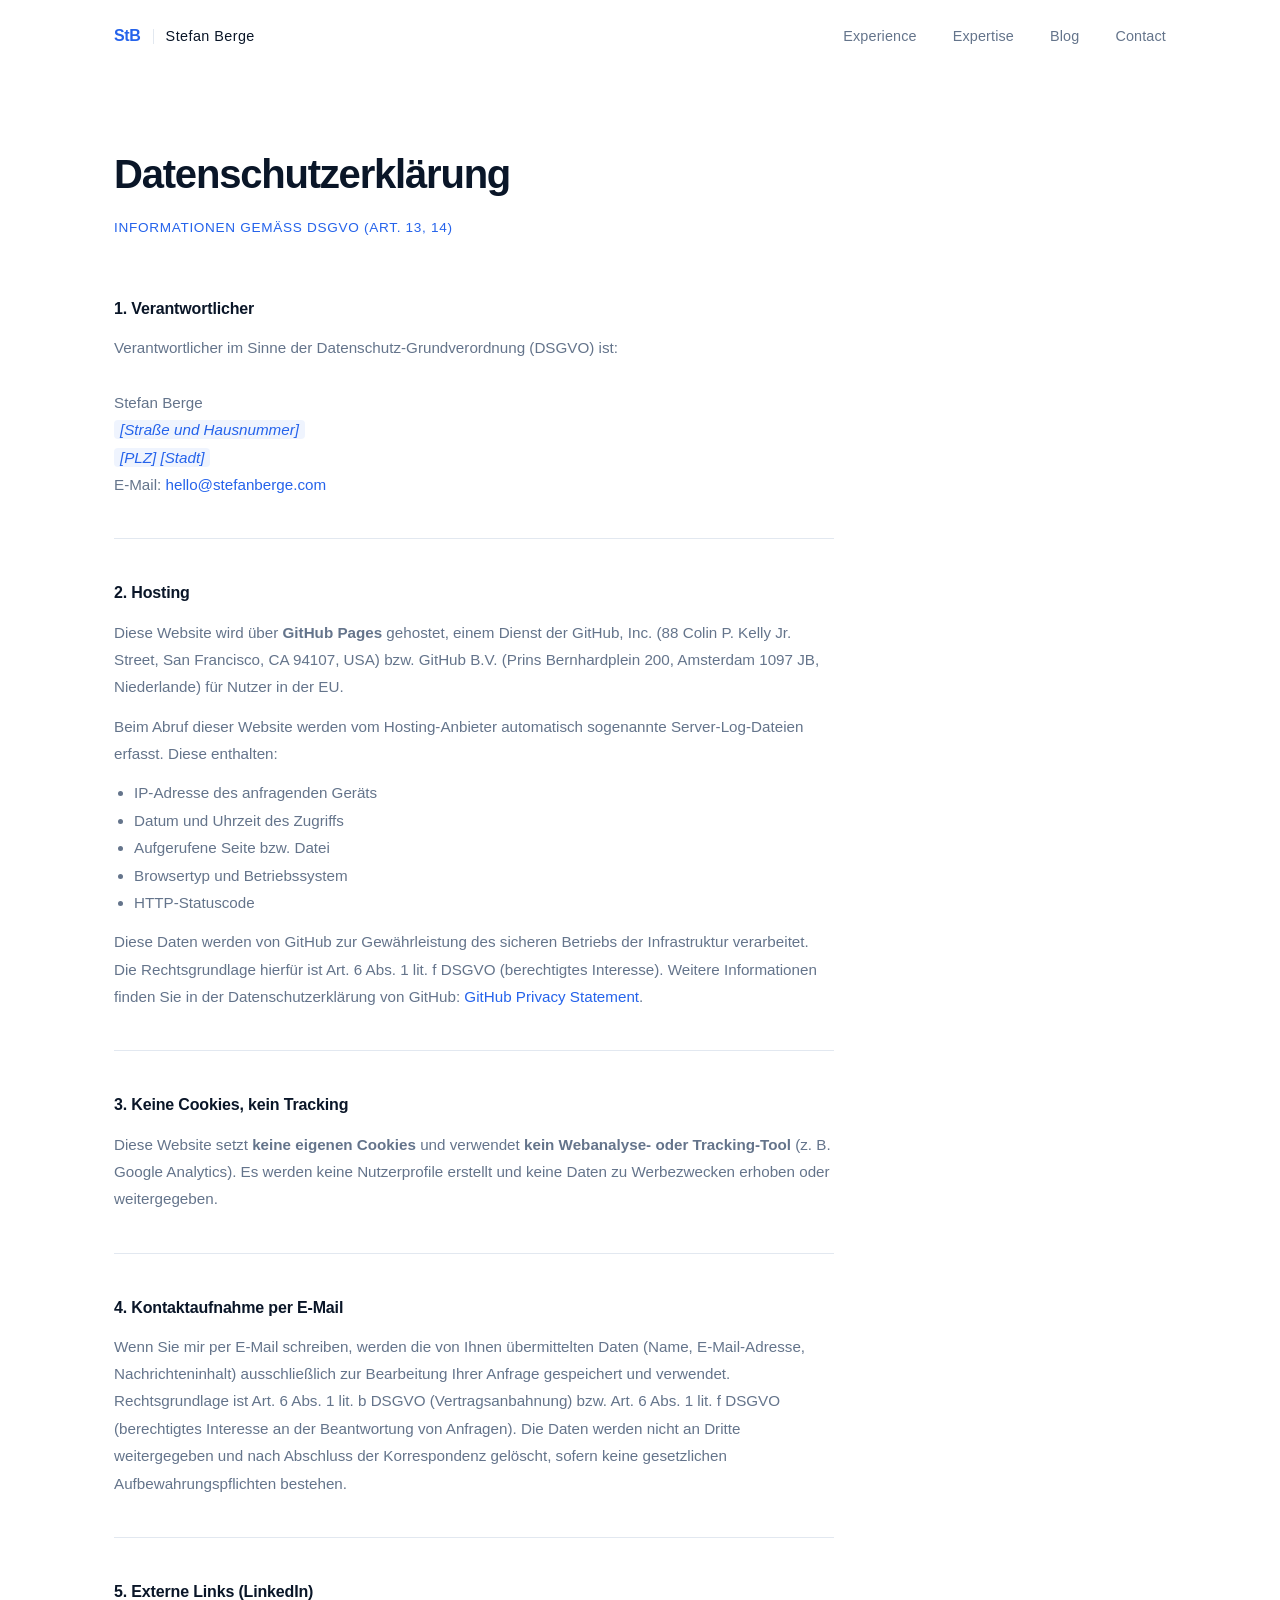
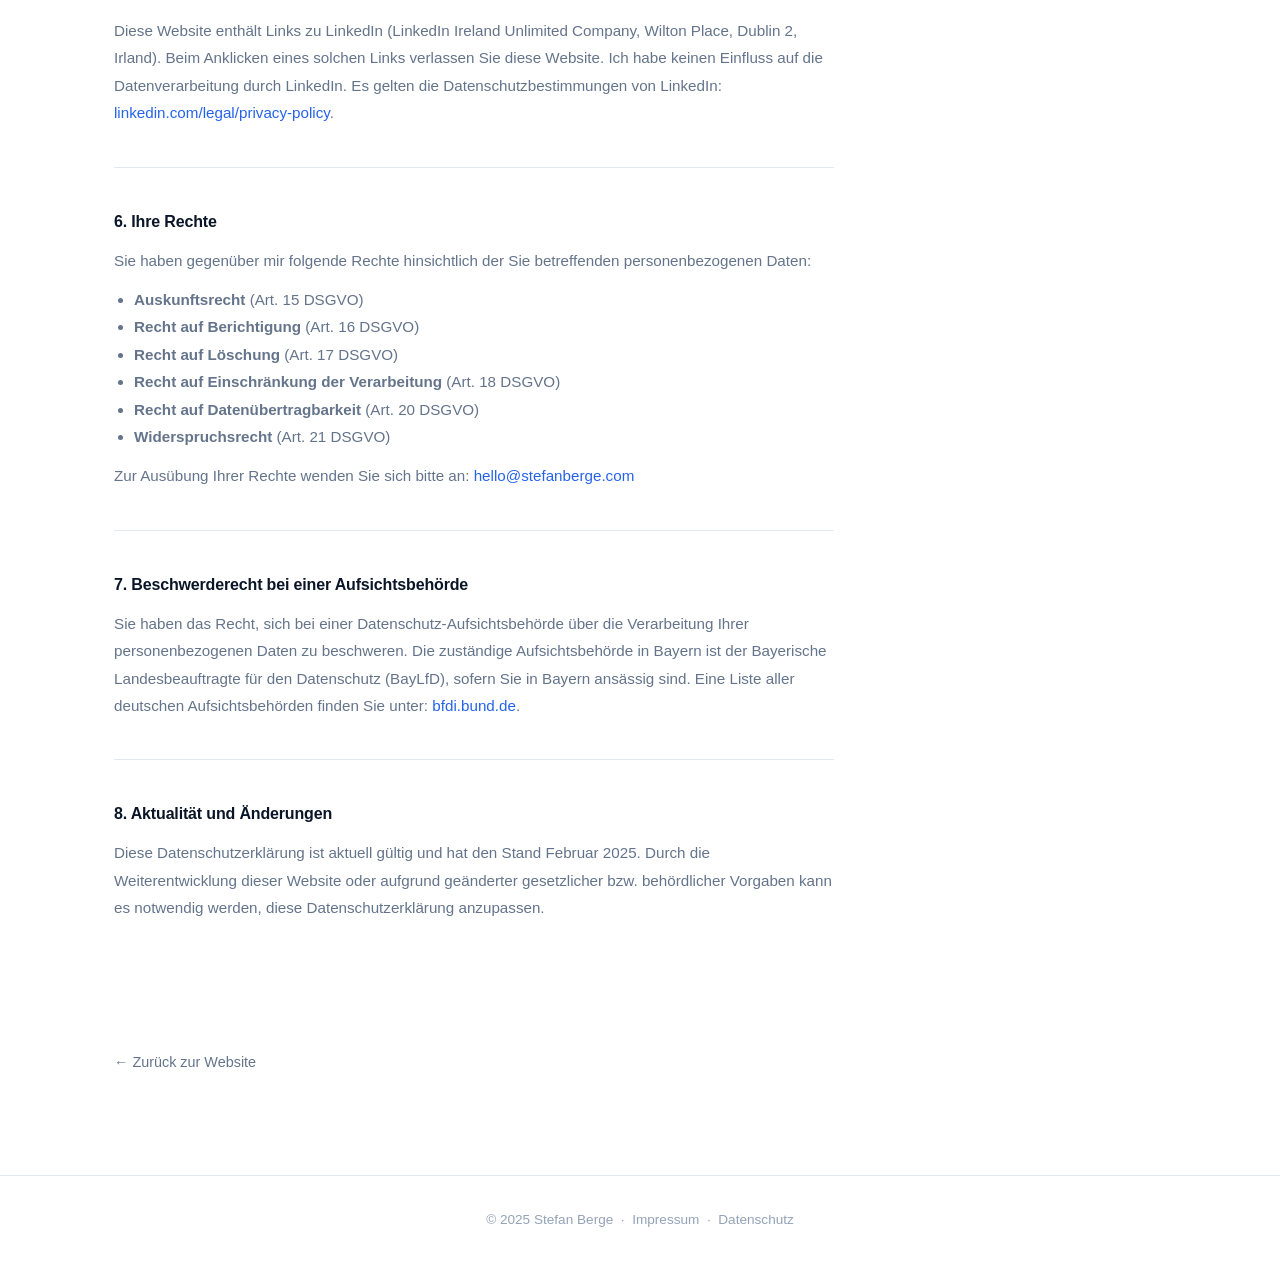
==== datenschutz.html @ 2768bfe2 "Add Impressum and Datenschutzerklärung (§5 TMG / DSGVO) - Add impressum.html with §5 TMG required in" ====
<!DOCTYPE html>
<html lang="de">
<head>
    <meta charset="UTF-8">
    <meta name="viewport" content="width=device-width, initial-scale=1.0">
    <title>Datenschutzerklärung — Stefan Berge</title>
    <meta name="robots" content="noindex">
    <link rel="stylesheet" href="style.css">
</head>
<body>

    <!-- Navigation -->
    <nav class="nav" id="nav">
        <div class="nav-container">
            <a href="index.html" class="nav-logo">
                <span class="nav-logo-initials">StB</span>
                <span class="nav-logo-sep"></span>
                <span class="nav-logo-name">Stefan Berge</span>
            </a>
            <ul class="nav-links">
                <li><a href="index.html#experience">Experience</a></li>
                <li><a href="index.html#expertise">Expertise</a></li>
                <li><a href="index.html#blog">Blog</a></li>
                <li><a href="index.html#contact">Contact</a></li>
            </ul>
            <button class="nav-toggle" aria-label="Toggle navigation">
                <span></span>
                <span></span>
                <span></span>
            </button>
        </div>
    </nav>

    <!-- Legal Content -->
    <main class="legal-page">
        <div class="container">
            <div class="legal-content">

                <h1 class="legal-title">Datenschutzerklärung</h1>
                <p class="legal-subtitle">Informationen gemäß DSGVO (Art. 13, 14)</p>

                <section class="legal-section">
                    <h2>1. Verantwortlicher</h2>
                    <p>
                        Verantwortlicher im Sinne der Datenschutz-Grundverordnung (DSGVO) ist:<br><br>
                        Stefan Berge<br>
                        <span class="legal-placeholder">[Straße und Hausnummer]</span><br>
                        <span class="legal-placeholder">[PLZ] [Stadt]</span><br>
                        E-Mail: <a href="mailto:hello@stefanberge.com">hello@stefanberge.com</a>
                    </p>
                </section>

                <section class="legal-section">
                    <h2>2. Hosting</h2>
                    <p>
                        Diese Website wird über <strong>GitHub Pages</strong> gehostet, einem Dienst der GitHub, Inc. (88 Colin P. Kelly Jr. Street, San Francisco, CA 94107, USA) bzw. GitHub B.V. (Prins Bernhardplein 200, Amsterdam 1097 JB, Niederlande) für Nutzer in der EU.
                    </p>
                    <p>
                        Beim Abruf dieser Website werden vom Hosting-Anbieter automatisch sogenannte Server-Log-Dateien erfasst. Diese enthalten:
                    </p>
                    <ul>
                        <li>IP-Adresse des anfragenden Geräts</li>
                        <li>Datum und Uhrzeit des Zugriffs</li>
                        <li>Aufgerufene Seite bzw. Datei</li>
                        <li>Browsertyp und Betriebssystem</li>
                        <li>HTTP-Statuscode</li>
                    </ul>
                    <p>
                        Diese Daten werden von GitHub zur Gewährleistung des sicheren Betriebs der Infrastruktur verarbeitet. Die Rechtsgrundlage hierfür ist Art. 6 Abs. 1 lit. f DSGVO (berechtigtes Interesse). Weitere Informationen finden Sie in der Datenschutzerklärung von GitHub: <a href="https://docs.github.com/en/site-policy/privacy-policies/github-general-privacy-statement" target="_blank" rel="noopener noreferrer">GitHub Privacy Statement</a>.
                    </p>
                </section>

                <section class="legal-section">
                    <h2>3. Keine Cookies, kein Tracking</h2>
                    <p>
                        Diese Website setzt <strong>keine eigenen Cookies</strong> und verwendet <strong>kein Webanalyse- oder Tracking-Tool</strong> (z. B. Google Analytics). Es werden keine Nutzerprofile erstellt und keine Daten zu Werbezwecken erhoben oder weitergegeben.
                    </p>
                </section>

                <section class="legal-section">
                    <h2>4. Kontaktaufnahme per E-Mail</h2>
                    <p>
                        Wenn Sie mir per E-Mail schreiben, werden die von Ihnen übermittelten Daten (Name, E-Mail-Adresse, Nachrichteninhalt) ausschließlich zur Bearbeitung Ihrer Anfrage gespeichert und verwendet. Rechtsgrundlage ist Art. 6 Abs. 1 lit. b DSGVO (Vertragsanbahnung) bzw. Art. 6 Abs. 1 lit. f DSGVO (berechtigtes Interesse an der Beantwortung von Anfragen). Die Daten werden nicht an Dritte weitergegeben und nach Abschluss der Korrespondenz gelöscht, sofern keine gesetzlichen Aufbewahrungspflichten bestehen.
                    </p>
                </section>

                <section class="legal-section">
                    <h2>5. Externe Links (LinkedIn)</h2>
                    <p>
                        Diese Website enthält Links zu LinkedIn (LinkedIn Ireland Unlimited Company, Wilton Place, Dublin 2, Irland). Beim Anklicken eines solchen Links verlassen Sie diese Website. Ich habe keinen Einfluss auf die Datenverarbeitung durch LinkedIn. Es gelten die Datenschutzbestimmungen von LinkedIn: <a href="https://www.linkedin.com/legal/privacy-policy" target="_blank" rel="noopener noreferrer">linkedin.com/legal/privacy-policy</a>.
                    </p>
                </section>

                <section class="legal-section">
                    <h2>6. Ihre Rechte</h2>
                    <p>Sie haben gegenüber mir folgende Rechte hinsichtlich der Sie betreffenden personenbezogenen Daten:</p>
                    <ul>
                        <li><strong>Auskunftsrecht</strong> (Art. 15 DSGVO)</li>
                        <li><strong>Recht auf Berichtigung</strong> (Art. 16 DSGVO)</li>
                        <li><strong>Recht auf Löschung</strong> (Art. 17 DSGVO)</li>
                        <li><strong>Recht auf Einschränkung der Verarbeitung</strong> (Art. 18 DSGVO)</li>
                        <li><strong>Recht auf Datenübertragbarkeit</strong> (Art. 20 DSGVO)</li>
                        <li><strong>Widerspruchsrecht</strong> (Art. 21 DSGVO)</li>
                    </ul>
                    <p>
                        Zur Ausübung Ihrer Rechte wenden Sie sich bitte an: <a href="mailto:hello@stefanberge.com">hello@stefanberge.com</a>
                    </p>
                </section>

                <section class="legal-section">
                    <h2>7. Beschwerderecht bei einer Aufsichtsbehörde</h2>
                    <p>
                        Sie haben das Recht, sich bei einer Datenschutz-Aufsichtsbehörde über die Verarbeitung Ihrer personenbezogenen Daten zu beschweren. Die zuständige Aufsichtsbehörde in Bayern ist der Bayerische Landesbeauftragte für den Datenschutz (BayLfD), sofern Sie in Bayern ansässig sind. Eine Liste aller deutschen Aufsichtsbehörden finden Sie unter: <a href="https://www.bfdi.bund.de/DE/Service/Anschriften/Laender/Laender-node.html" target="_blank" rel="noopener noreferrer">bfdi.bund.de</a>.
                    </p>
                </section>

                <section class="legal-section">
                    <h2>8. Aktualität und Änderungen</h2>
                    <p>
                        Diese Datenschutzerklärung ist aktuell gültig und hat den Stand Februar 2025. Durch die Weiterentwicklung dieser Website oder aufgrund geänderter gesetzlicher bzw. behördlicher Vorgaben kann es notwendig werden, diese Datenschutzerklärung anzupassen.
                    </p>
                </section>

                <a href="index.html" class="legal-back">← Zurück zur Website</a>

            </div>
        </div>
    </main>

    <!-- Footer -->
    <footer class="footer">
        <div class="container">
            <p>&copy; 2025 Stefan Berge &nbsp;·&nbsp; <a href="impressum.html">Impressum</a> &nbsp;·&nbsp; <a href="datenschutz.html">Datenschutz</a></p>
        </div>
    </footer>

    <script src="script.js"></script>
</body>
</html>
---- style.css ----
/* ============================================
   Stefan Berge — Personal Website
   Clean & Minimal | Navy/Blue Palette
   ============================================ */

/* --- Variables --- */
:root {
    --navy: #0a1628;
    --navy-light: #132240;
    --blue: #2563eb;
    --blue-light: #3b82f6;
    --blue-muted: #1e40af;
    --slate: #64748b;
    --slate-light: #94a3b8;
    --gray-50: #f8fafc;
    --gray-100: #f1f5f9;
    --gray-200: #e2e8f0;
    --white: #ffffff;
    --font-sans: 'Inter', -apple-system, BlinkMacSystemFont, 'Segoe UI', Roboto, sans-serif;
    --font-mono: 'JetBrains Mono', 'Fira Code', monospace;
    --max-width: 1100px;
    --transition: 0.3s ease;
}

/* --- Reset & Base --- */
*,
*::before,
*::after {
    margin: 0;
    padding: 0;
    box-sizing: border-box;
}

html {
    scroll-behavior: smooth;
    scroll-padding-top: 80px;
}

body {
    font-family: var(--font-sans);
    color: var(--navy);
    background: var(--white);
    line-height: 1.7;
    font-size: 16px;
    -webkit-font-smoothing: antialiased;
}

a {
    color: inherit;
    text-decoration: none;
}

img {
    max-width: 100%;
    display: block;
}

/* --- Container --- */
.container {
    max-width: var(--max-width);
    margin: 0 auto;
    padding: 0 24px;
}

/* --- Navigation --- */
.nav {
    position: fixed;
    top: 0;
    left: 0;
    right: 0;
    z-index: 1000;
    background: rgba(255, 255, 255, 0.95);
    backdrop-filter: blur(10px);
    border-bottom: 1px solid transparent;
    transition: border-color var(--transition);
}

.nav.scrolled {
    border-bottom-color: var(--gray-200);
}

.nav-container {
    max-width: var(--max-width);
    margin: 0 auto;
    padding: 0 24px;
    display: flex;
    align-items: center;
    justify-content: space-between;
    height: 72px;
}

.nav-logo {
    display: inline-flex;
    align-items: center;
    gap: 12px;
    text-decoration: none;
}

.nav-logo-initials {
    font-size: 1rem;
    font-weight: 800;
    color: var(--blue);
    letter-spacing: -0.02em;
    line-height: 1;
}

.nav-logo-sep {
    display: block;
    width: 1px;
    height: 15px;
    background: var(--gray-200);
    flex-shrink: 0;
}

.nav-logo-name {
    font-size: 0.9rem;
    font-weight: 400;
    color: var(--navy);
    letter-spacing: 0.03em;
    line-height: 1;
}

.nav-links {
    display: flex;
    list-style: none;
    gap: 36px;
}

.nav-links a {
    font-size: 0.9rem;
    font-weight: 500;
    color: var(--slate);
    transition: color var(--transition);
    letter-spacing: 0.01em;
}

.nav-links a:hover {
    color: var(--navy);
}

.nav-toggle {
    display: none;
    flex-direction: column;
    gap: 5px;
    background: none;
    border: none;
    cursor: pointer;
    padding: 4px;
}

.nav-toggle span {
    display: block;
    width: 24px;
    height: 2px;
    background: var(--navy);
    transition: all var(--transition);
}

/* --- Hero --- */
.hero {
    min-height: 100vh;
    display: flex;
    align-items: center;
    padding: 140px 0 100px;
    background: linear-gradient(160deg, var(--white) 0%, var(--gray-50) 100%);
}

.hero-inner {
    display: grid;
    grid-template-columns: 1fr 340px;
    gap: 80px;
    align-items: center;
}

.hero-photo {
    flex-shrink: 0;
}

.hero-portrait {
    width: 100%;
    display: block;
    border-radius: 6px;
    filter: grayscale(8%);
}

.hero-label {
    font-size: 0.8rem;
    font-weight: 600;
    color: var(--blue);
    letter-spacing: 0.1em;
    text-transform: uppercase;
    margin-bottom: 20px;
}

.hero-name {
    font-size: clamp(2.75rem, 6vw, 5rem);
    font-weight: 800;
    color: var(--navy);
    line-height: 1.05;
    letter-spacing: -0.03em;
    margin-bottom: 28px;
}

.hero-tagline {
    font-size: clamp(1.15rem, 2.5vw, 1.5rem);
    font-weight: 500;
    color: var(--slate);
    max-width: 600px;
    line-height: 1.5;
    margin-bottom: 28px;
}

.hero-summary {
    font-size: 1rem;
    color: var(--slate-light);
    max-width: 600px;
    line-height: 1.85;
    margin-bottom: 16px;
}

.hero-summary:last-child {
    margin-bottom: 0;
}

/* --- Sections --- */
.section {
    padding: 100px 0;
}

.section-alt {
    background: var(--gray-50);
}

.section-title {
    font-size: 2rem;
    font-weight: 700;
    color: var(--navy);
    margin-bottom: 12px;
    letter-spacing: -0.02em;
}

.section-intro {
    font-size: 1.1rem;
    color: var(--slate);
    max-width: 560px;
    margin-bottom: 56px;
    line-height: 1.7;
}

/* --- Timeline --- */
.timeline {
    position: relative;
    padding-left: 32px;
}

.timeline::before {
    content: '';
    position: absolute;
    left: 7px;
    top: 8px;
    bottom: 8px;
    width: 2px;
    background: var(--gray-200);
}

.timeline-item {
    position: relative;
    margin-bottom: 48px;
}

.timeline-item:last-child {
    margin-bottom: 0;
}

.timeline-marker {
    position: absolute;
    left: -32px;
    top: 8px;
    width: 16px;
    height: 16px;
    border-radius: 50%;
    background: var(--white);
    border: 2px solid var(--blue);
}

.timeline-item:first-child .timeline-marker {
    background: var(--blue);
}

.timeline-date {
    display: inline-block;
    font-size: 0.85rem;
    font-weight: 600;
    color: var(--blue);
    margin-bottom: 8px;
    letter-spacing: 0.02em;
}

.timeline-content h3 {
    font-size: 1.25rem;
    font-weight: 700;
    color: var(--navy);
    margin-bottom: 4px;
}

.timeline-company {
    font-size: 0.95rem;
    font-weight: 500;
    color: var(--slate);
    margin-bottom: 10px;
}

.timeline-content p:last-child {
    font-size: 0.95rem;
    color: var(--slate-light);
    line-height: 1.7;
}

/* --- Expertise Grid --- */
.expertise-grid {
    display: grid;
    grid-template-columns: repeat(3, 1fr);
    gap: 24px;
}

.expertise-card {
    background: var(--white);
    padding: 32px 28px;
    border-radius: 12px;
    border: 1px solid var(--gray-200);
    transition: all var(--transition);
}

.expertise-card:hover {
    transform: translateY(-3px);
    box-shadow: 0 8px 24px rgba(10, 22, 40, 0.08);
    border-color: transparent;
}

.expertise-icon {
    width: 44px;
    height: 44px;
    margin-bottom: 20px;
    color: var(--blue);
}

.expertise-icon svg {
    width: 100%;
    height: 100%;
}

.expertise-card h3 {
    font-size: 1.1rem;
    font-weight: 700;
    color: var(--navy);
    margin-bottom: 10px;
}

.expertise-card p {
    font-size: 0.9rem;
    color: var(--slate);
    line-height: 1.7;
}

/* --- Contact --- */
.contact-content {
    max-width: 480px;
}

.contact-links {
    display: flex;
    flex-direction: column;
    gap: 20px;
}

.contact-item {
    display: flex;
    align-items: center;
    gap: 16px;
    padding: 20px 24px;
    background: var(--gray-50);
    border-radius: 10px;
    border: 1px solid var(--gray-200);
    transition: all var(--transition);
    font-weight: 500;
    color: var(--navy);
}

.contact-item:hover {
    background: var(--white);
    border-color: var(--blue);
    transform: translateX(4px);
}

.contact-item svg {
    width: 22px;
    height: 22px;
    flex-shrink: 0;
    color: var(--blue);
}

/* --- Blog Placeholder --- */
.blog-soon {
    display: flex;
    align-items: center;
    gap: 20px;
    padding: 32px 0;
    border-top: 1px solid var(--gray-200);
}

.blog-soon-badge {
    display: inline-block;
    font-size: 0.75rem;
    font-weight: 600;
    letter-spacing: 0.08em;
    text-transform: uppercase;
    color: var(--slate);
    border: 1px solid var(--gray-200);
    border-radius: 20px;
    padding: 6px 14px;
    white-space: nowrap;
}

.blog-soon-text {
    font-size: 0.95rem;
    color: var(--slate-light);
}

.blog-soon-text a {
    color: var(--blue);
    font-weight: 500;
    transition: color var(--transition);
}

.blog-soon-text a:hover {
    color: var(--blue-muted);
}

/* --- Footer --- */
.footer {
    padding: 32px 0;
    border-top: 1px solid var(--gray-200);
    text-align: center;
}

.footer p {
    font-size: 0.85rem;
    color: var(--slate-light);
}

/* --- Animations --- */
.fade-in {
    opacity: 0;
    transform: translateY(20px);
    transition: opacity 0.6s ease, transform 0.6s ease;
}

.fade-in.visible {
    opacity: 1;
    transform: translateY(0);
}

/* --- Footer Links --- */
.footer a {
    color: var(--slate-light);
    transition: color var(--transition);
}

.footer a:hover {
    color: var(--navy);
}

/* --- Legal Pages --- */
.legal-page {
    padding: 140px 0 100px;
    min-height: 100vh;
}

.legal-content {
    max-width: 720px;
}

.legal-title {
    font-size: 2.5rem;
    font-weight: 800;
    color: var(--navy);
    letter-spacing: -0.03em;
    margin-bottom: 8px;
}

.legal-subtitle {
    font-size: 0.85rem;
    font-weight: 500;
    color: var(--blue);
    letter-spacing: 0.05em;
    text-transform: uppercase;
    margin-bottom: 56px;
}

.legal-section {
    margin-bottom: 40px;
    padding-bottom: 40px;
    border-bottom: 1px solid var(--gray-200);
}

.legal-section:last-of-type {
    border-bottom: none;
}

.legal-section h2 {
    font-size: 1rem;
    font-weight: 700;
    color: var(--navy);
    margin-bottom: 12px;
    letter-spacing: -0.01em;
}

.legal-section p {
    font-size: 0.95rem;
    color: var(--slate);
    line-height: 1.8;
    margin-bottom: 12px;
}

.legal-section p:last-child {
    margin-bottom: 0;
}

.legal-section ul {
    font-size: 0.95rem;
    color: var(--slate);
    line-height: 1.8;
    padding-left: 20px;
    margin: 12px 0;
}

.legal-section a {
    color: var(--blue);
    transition: color var(--transition);
}

.legal-section a:hover {
    color: var(--blue-muted);
}

.legal-placeholder {
    color: var(--blue);
    font-style: italic;
    background: rgba(37, 99, 235, 0.07);
    padding: 1px 6px;
    border-radius: 4px;
}

.legal-back {
    display: inline-flex;
    align-items: center;
    margin-top: 48px;
    font-size: 0.9rem;
    font-weight: 500;
    color: var(--slate);
    transition: color var(--transition);
}

.legal-back:hover {
    color: var(--navy);
}

/* --- Responsive --- */
@media (max-width: 768px) {
    .nav-links {
        display: none;
        position: absolute;
        top: 72px;
        left: 0;
        right: 0;
        background: var(--white);
        flex-direction: column;
        padding: 24px;
        gap: 20px;
        border-bottom: 1px solid var(--gray-200);
    }

    .nav-links.open {
        display: flex;
    }

    .nav-toggle {
        display: flex;
    }

    .nav-toggle.active span:nth-child(1) {
        transform: rotate(45deg) translate(5px, 5px);
    }

    .nav-toggle.active span:nth-child(2) {
        opacity: 0;
    }

    .nav-toggle.active span:nth-child(3) {
        transform: rotate(-45deg) translate(5px, -5px);
    }

    .hero {
        min-height: auto;
        padding: 120px 0 60px;
    }

    .hero-inner {
        grid-template-columns: 1fr;
        gap: 40px;
    }

    .hero-photo {
        order: -1;
        max-width: 160px;
    }

    .section {
        padding: 72px 0;
    }

    .expertise-grid {
        grid-template-columns: 1fr;
        gap: 16px;
    }

    .blog-soon {
        flex-direction: column;
        align-items: flex-start;
        gap: 12px;
    }
}

@media (max-width: 480px) {
    .hero-name {
        font-size: 2.25rem;
    }

    .section-title {
        font-size: 1.6rem;
    }
}
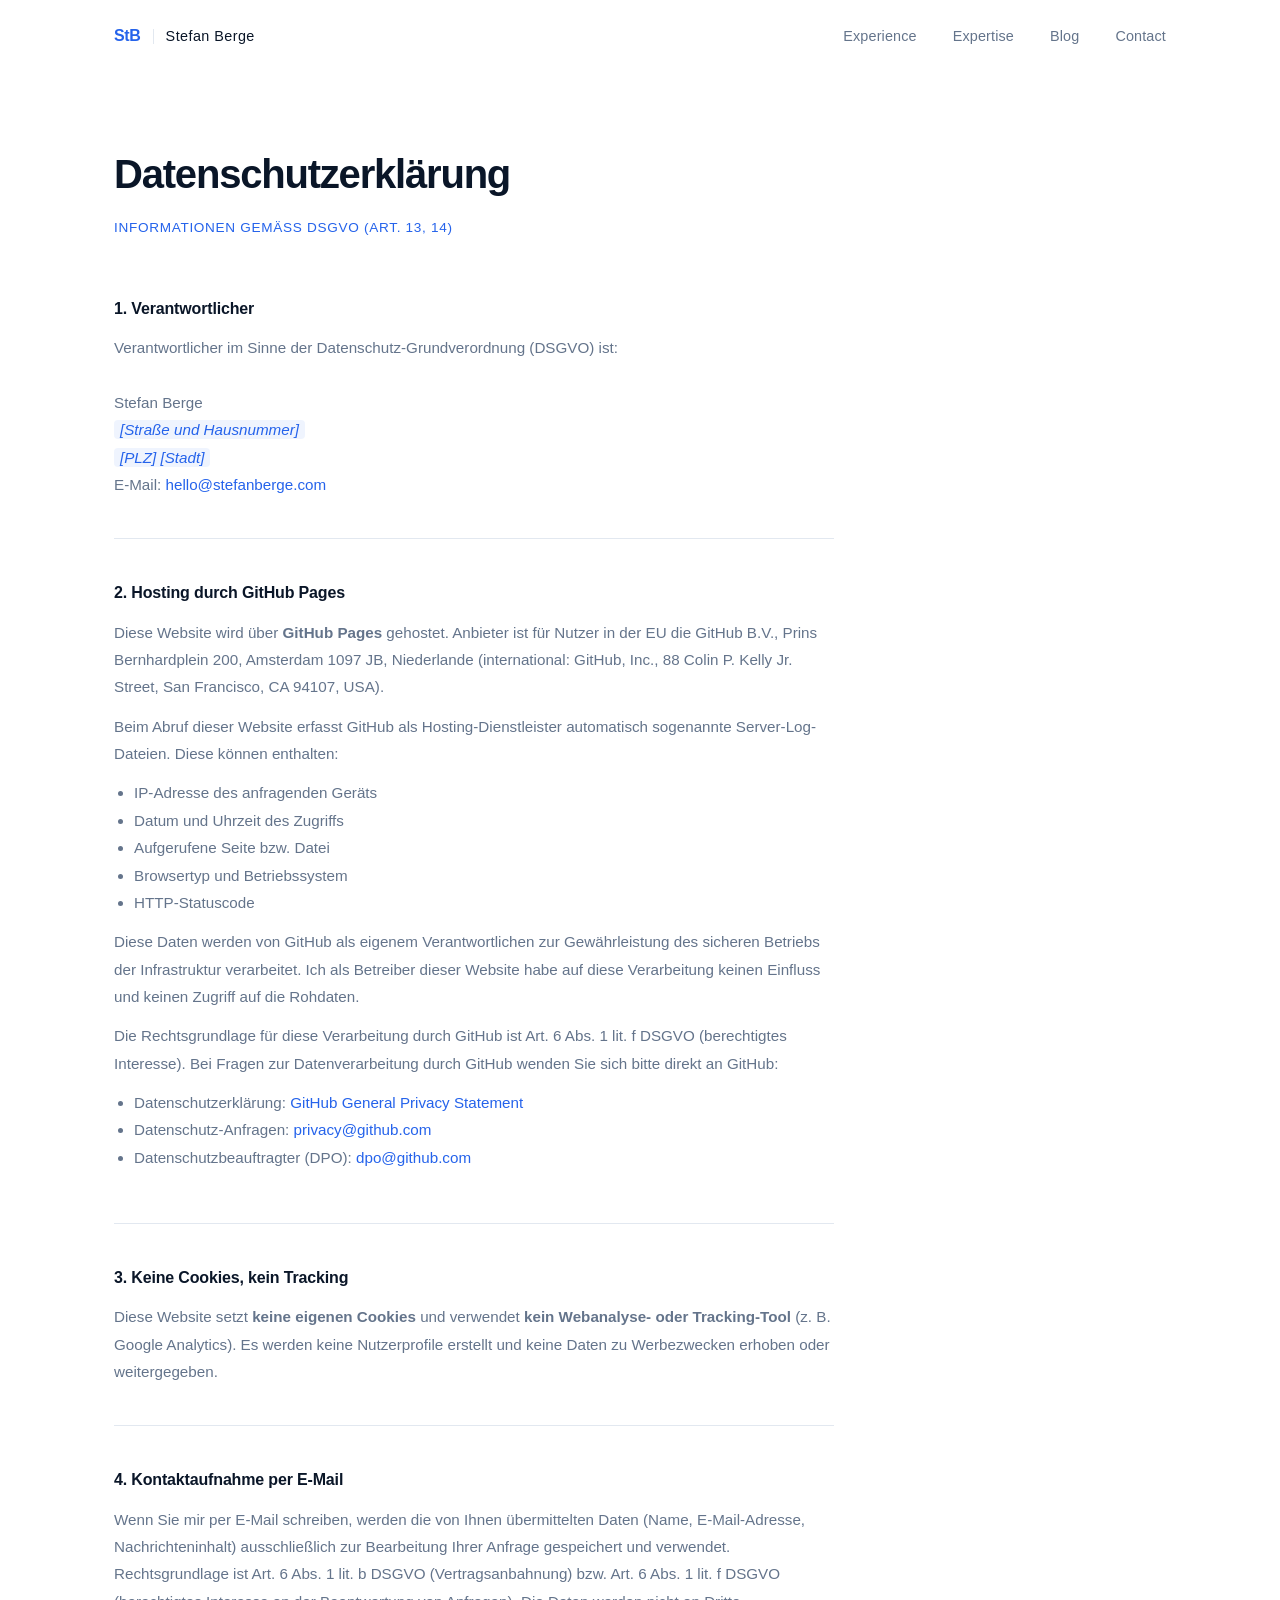
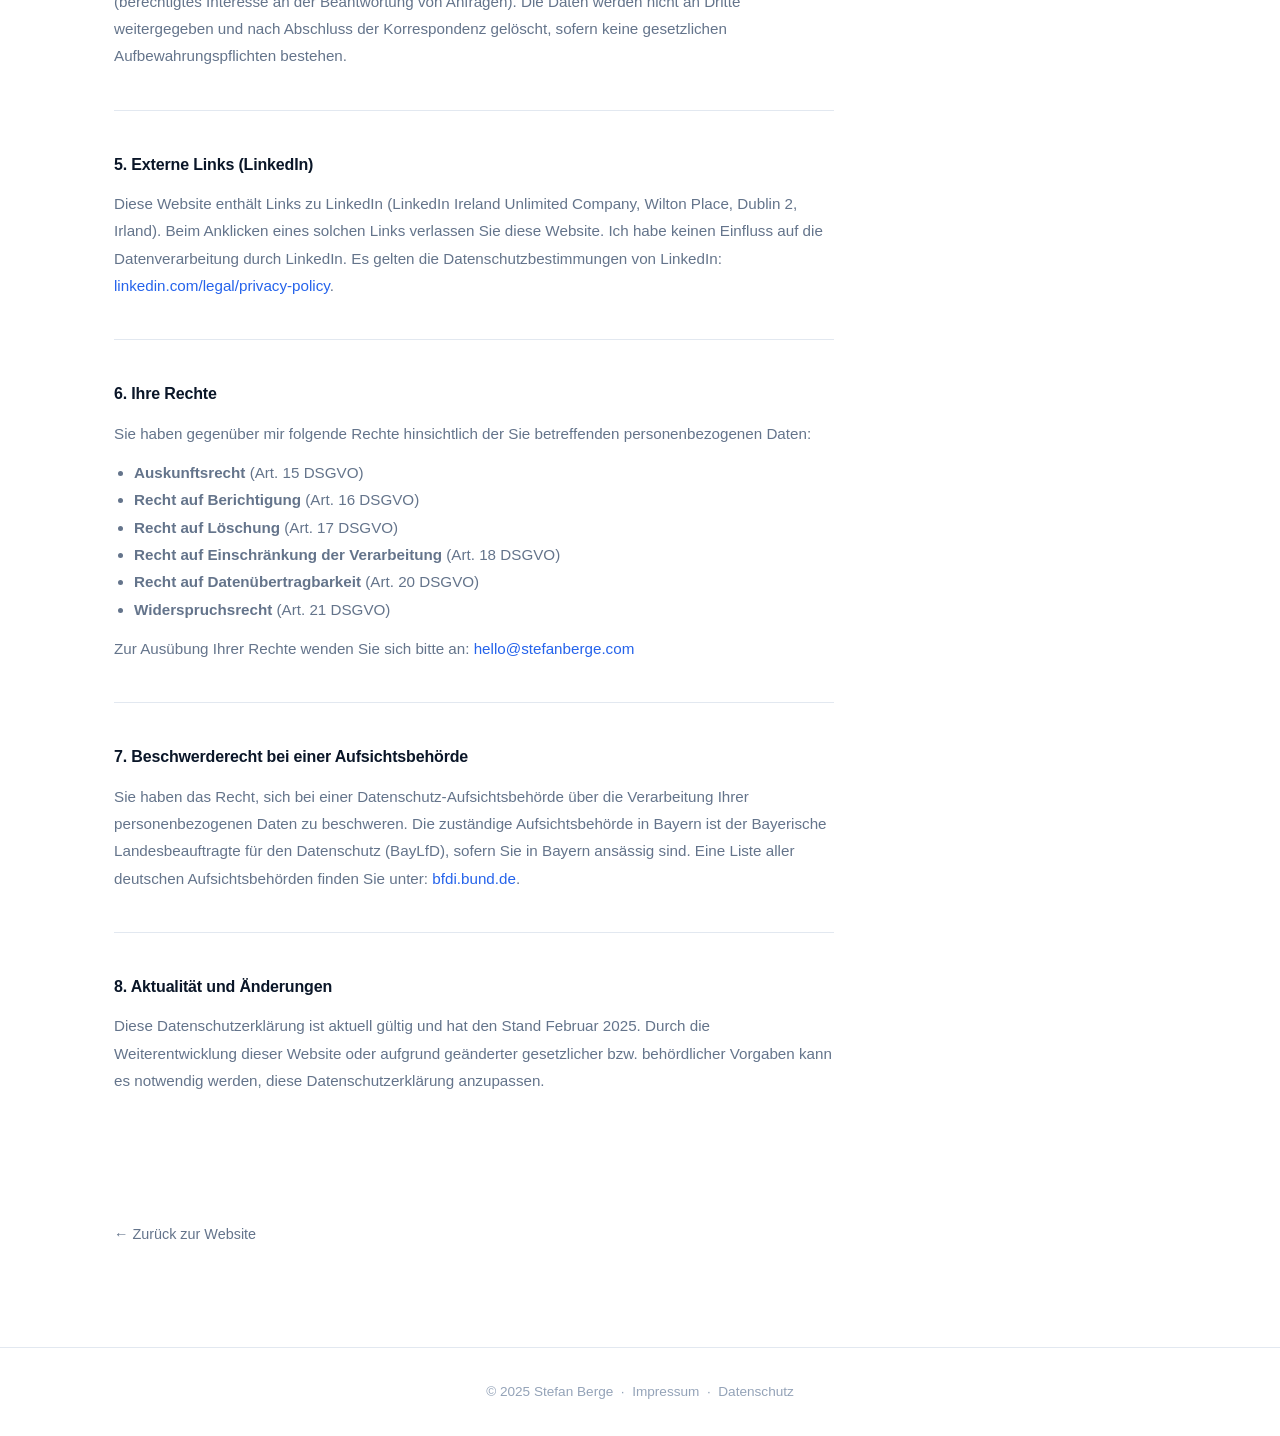
==== commit bf3bf088: "Expand GitHub hosting section in Datenschutzerklärung - Clarify GitHub B.V. (EU) as hosting provider" ====
--- a/datenschutz.html
+++ b/datenschutz.html
@@ -51,12 +51,12 @@
                 </section>
 
                 <section class="legal-section">
-                    <h2>2. Hosting</h2>
+                    <h2>2. Hosting durch GitHub Pages</h2>
                     <p>
-                        Diese Website wird über <strong>GitHub Pages</strong> gehostet, einem Dienst der GitHub, Inc. (88 Colin P. Kelly Jr. Street, San Francisco, CA 94107, USA) bzw. GitHub B.V. (Prins Bernhardplein 200, Amsterdam 1097 JB, Niederlande) für Nutzer in der EU.
+                        Diese Website wird über <strong>GitHub Pages</strong> gehostet. Anbieter ist für Nutzer in der EU die GitHub B.V., Prins Bernhardplein 200, Amsterdam 1097 JB, Niederlande (international: GitHub, Inc., 88 Colin P. Kelly Jr. Street, San Francisco, CA 94107, USA).
                     </p>
                     <p>
-                        Beim Abruf dieser Website werden vom Hosting-Anbieter automatisch sogenannte Server-Log-Dateien erfasst. Diese enthalten:
+                        Beim Abruf dieser Website erfasst GitHub als Hosting-Dienstleister automatisch sogenannte Server-Log-Dateien. Diese können enthalten:
                     </p>
                     <ul>
                         <li>IP-Adresse des anfragenden Geräts</li>
@@ -66,8 +66,16 @@
                         <li>HTTP-Statuscode</li>
                     </ul>
                     <p>
-                        Diese Daten werden von GitHub zur Gewährleistung des sicheren Betriebs der Infrastruktur verarbeitet. Die Rechtsgrundlage hierfür ist Art. 6 Abs. 1 lit. f DSGVO (berechtigtes Interesse). Weitere Informationen finden Sie in der Datenschutzerklärung von GitHub: <a href="https://docs.github.com/en/site-policy/privacy-policies/github-general-privacy-statement" target="_blank" rel="noopener noreferrer">GitHub Privacy Statement</a>.
+                        Diese Daten werden von GitHub als eigenem Verantwortlichen zur Gewährleistung des sicheren Betriebs der Infrastruktur verarbeitet. Ich als Betreiber dieser Website habe auf diese Verarbeitung keinen Einfluss und keinen Zugriff auf die Rohdaten.
                     </p>
+                    <p>
+                        Die Rechtsgrundlage für diese Verarbeitung durch GitHub ist Art. 6 Abs. 1 lit. f DSGVO (berechtigtes Interesse). Bei Fragen zur Datenverarbeitung durch GitHub wenden Sie sich bitte direkt an GitHub:
+                    </p>
+                    <ul>
+                        <li>Datenschutzerklärung: <a href="https://docs.github.com/en/site-policy/privacy-policies/github-general-privacy-statement" target="_blank" rel="noopener noreferrer">GitHub General Privacy Statement</a></li>
+                        <li>Datenschutz-Anfragen: <a href="mailto:privacy@github.com">privacy@github.com</a></li>
+                        <li>Datenschutzbeauftragter (DPO): <a href="mailto:dpo@github.com">dpo@github.com</a></li>
+                    </ul>
                 </section>
 
                 <section class="legal-section">
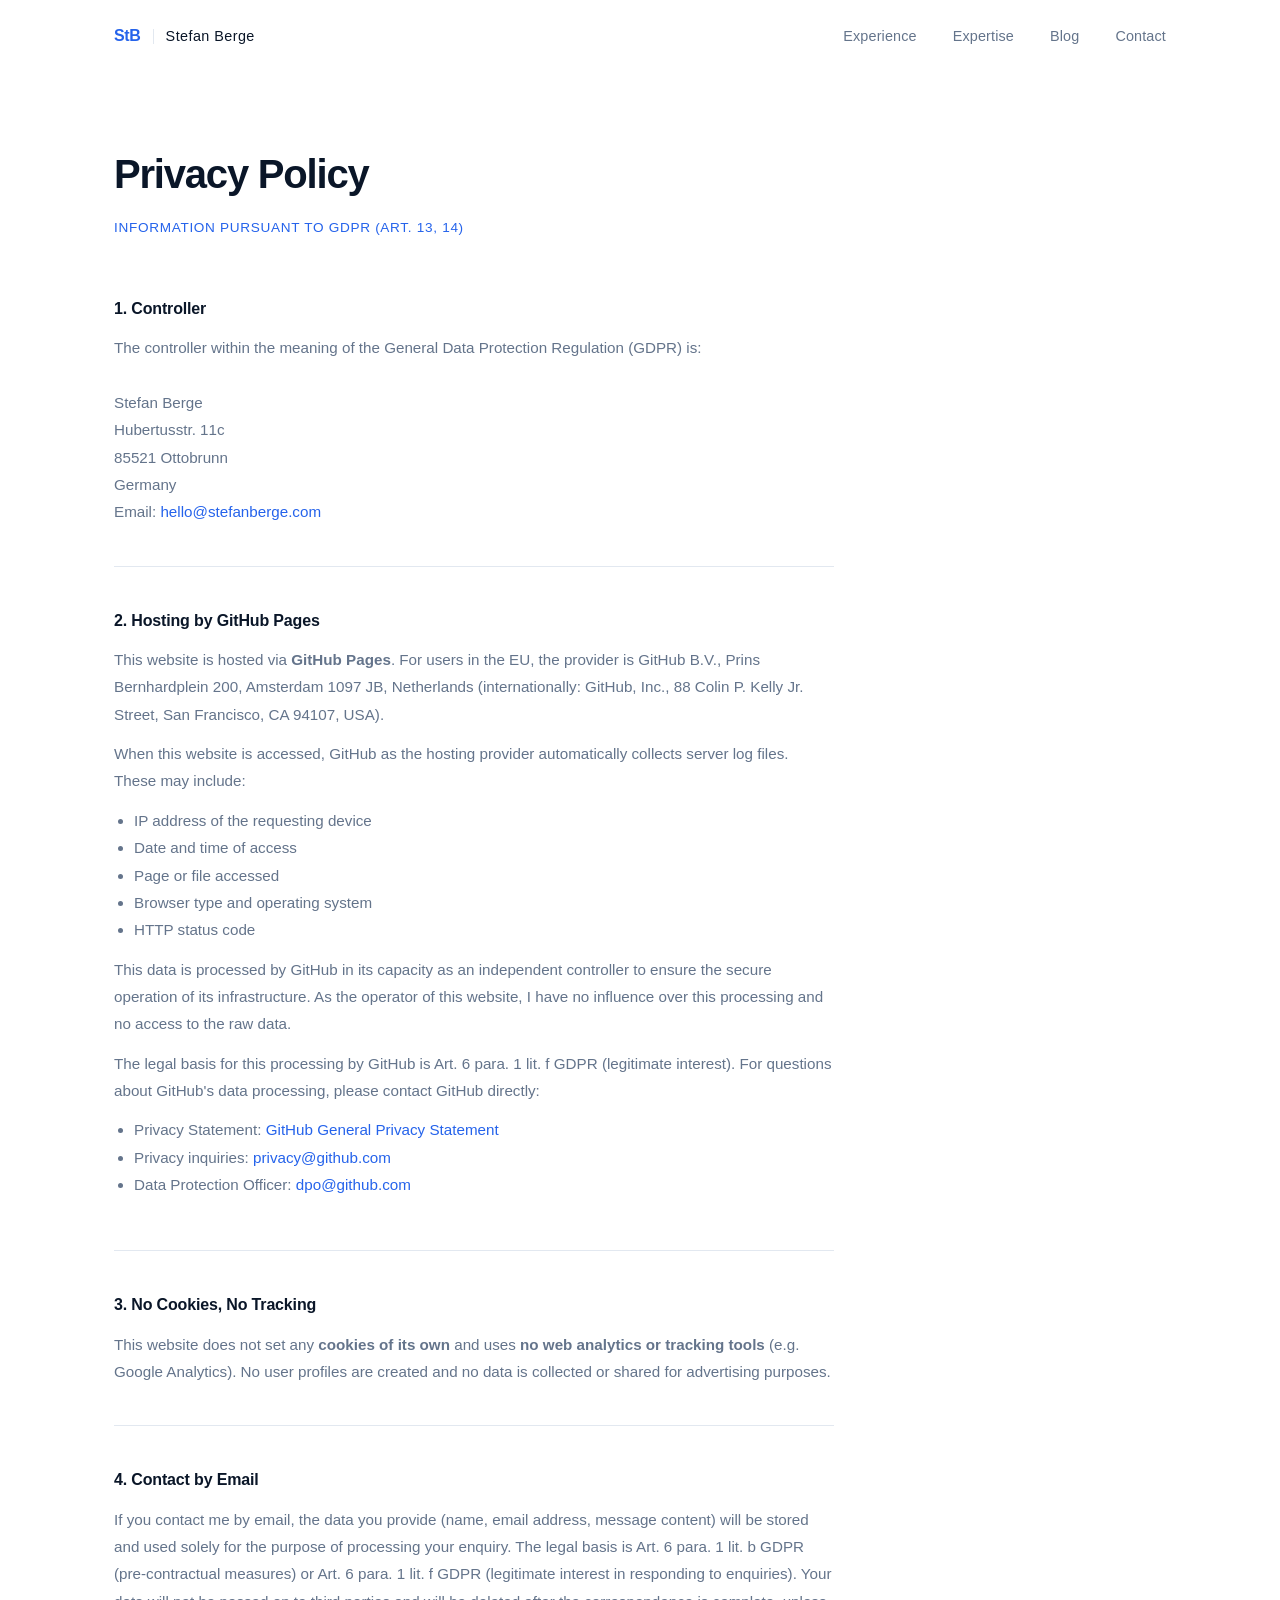
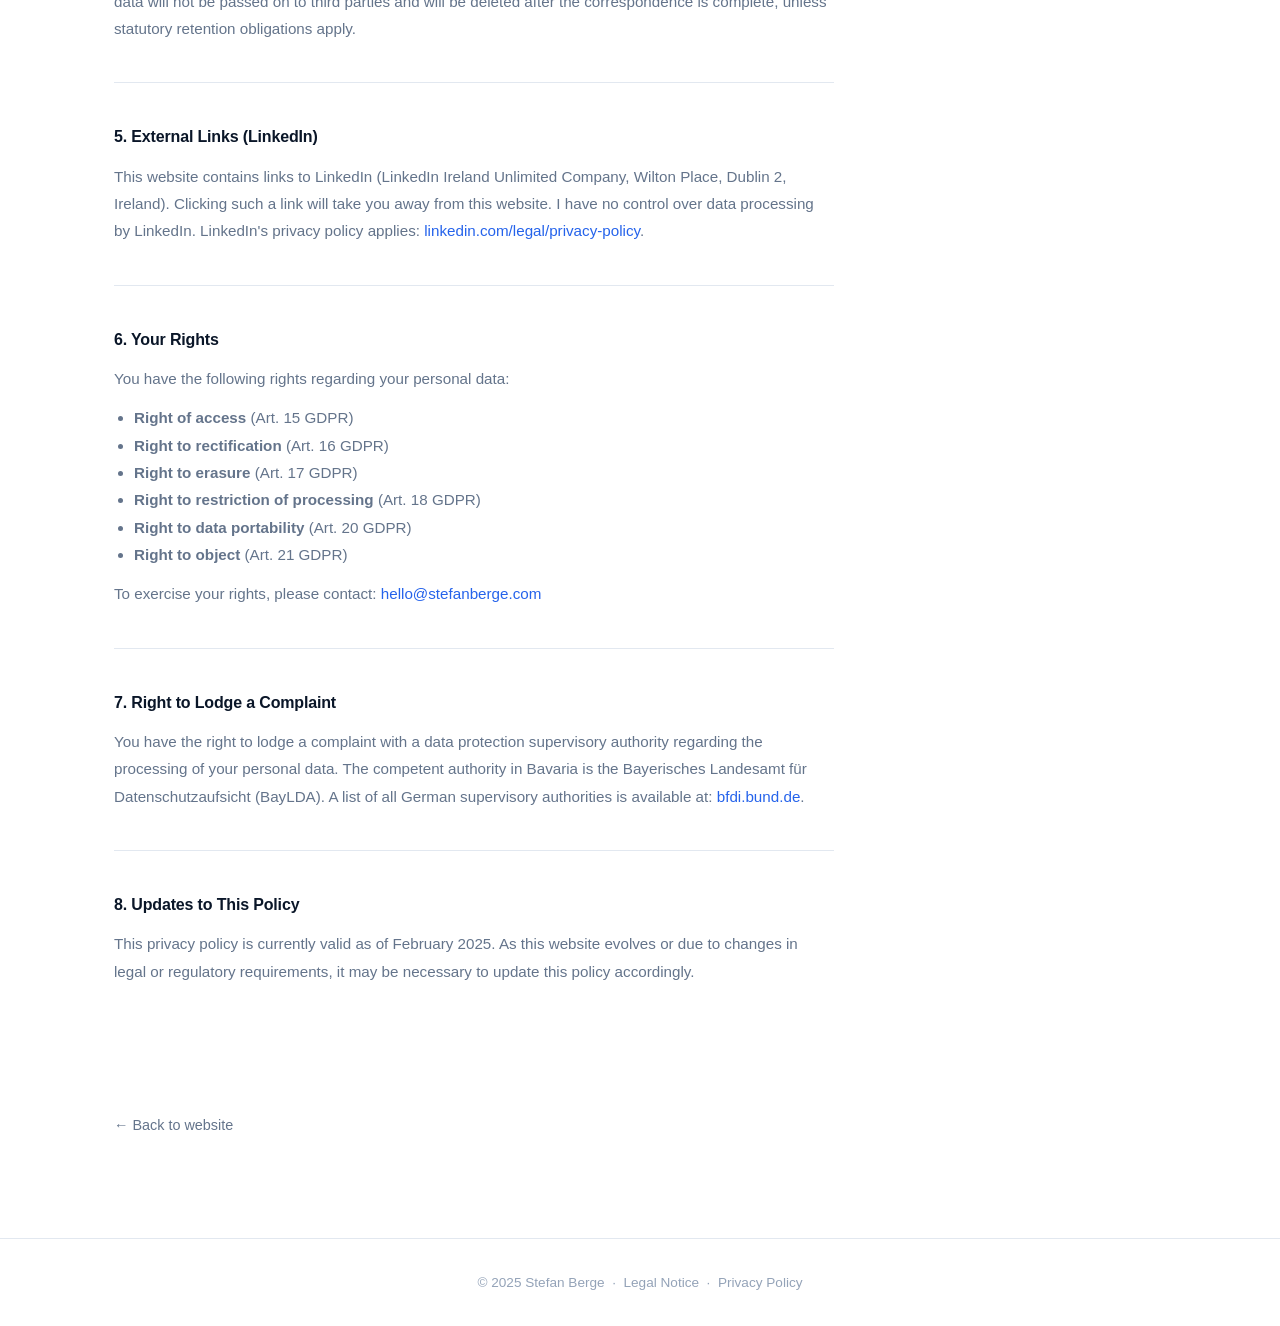
==== commit 8734285e: "Translate legal pages to English, add address - Full English translation of Legal Notice (impressum." ====
--- a/datenschutz.html
+++ b/datenschutz.html
@@ -1,9 +1,9 @@
 <!DOCTYPE html>
-<html lang="de">
+<html lang="en">
 <head>
     <meta charset="UTF-8">
     <meta name="viewport" content="width=device-width, initial-scale=1.0">
-    <title>Datenschutzerklärung — Stefan Berge</title>
+    <title>Privacy Policy — Stefan Berge</title>
     <meta name="robots" content="noindex">
     <link rel="stylesheet" href="style.css">
 </head>
@@ -36,100 +36,101 @@
         <div class="container">
             <div class="legal-content">
 
-                <h1 class="legal-title">Datenschutzerklärung</h1>
-                <p class="legal-subtitle">Informationen gemäß DSGVO (Art. 13, 14)</p>
+                <h1 class="legal-title">Privacy Policy</h1>
+                <p class="legal-subtitle">Information pursuant to GDPR (Art. 13, 14)</p>
 
                 <section class="legal-section">
-                    <h2>1. Verantwortlicher</h2>
+                    <h2>1. Controller</h2>
                     <p>
-                        Verantwortlicher im Sinne der Datenschutz-Grundverordnung (DSGVO) ist:<br><br>
+                        The controller within the meaning of the General Data Protection Regulation (GDPR) is:<br><br>
                         Stefan Berge<br>
-                        <span class="legal-placeholder">[Straße und Hausnummer]</span><br>
-                        <span class="legal-placeholder">[PLZ] [Stadt]</span><br>
-                        E-Mail: <a href="mailto:hello@stefanberge.com">hello@stefanberge.com</a>
+                        Hubertusstr. 11c<br>
+                        85521 Ottobrunn<br>
+                        Germany<br>
+                        Email: <a href="mailto:hello@stefanberge.com">hello@stefanberge.com</a>
                     </p>
                 </section>
 
                 <section class="legal-section">
-                    <h2>2. Hosting durch GitHub Pages</h2>
+                    <h2>2. Hosting by GitHub Pages</h2>
                     <p>
-                        Diese Website wird über <strong>GitHub Pages</strong> gehostet. Anbieter ist für Nutzer in der EU die GitHub B.V., Prins Bernhardplein 200, Amsterdam 1097 JB, Niederlande (international: GitHub, Inc., 88 Colin P. Kelly Jr. Street, San Francisco, CA 94107, USA).
+                        This website is hosted via <strong>GitHub Pages</strong>. For users in the EU, the provider is GitHub B.V., Prins Bernhardplein 200, Amsterdam 1097 JB, Netherlands (internationally: GitHub, Inc., 88 Colin P. Kelly Jr. Street, San Francisco, CA 94107, USA).
                     </p>
                     <p>
-                        Beim Abruf dieser Website erfasst GitHub als Hosting-Dienstleister automatisch sogenannte Server-Log-Dateien. Diese können enthalten:
+                        When this website is accessed, GitHub as the hosting provider automatically collects server log files. These may include:
                     </p>
                     <ul>
-                        <li>IP-Adresse des anfragenden Geräts</li>
-                        <li>Datum und Uhrzeit des Zugriffs</li>
-                        <li>Aufgerufene Seite bzw. Datei</li>
-                        <li>Browsertyp und Betriebssystem</li>
-                        <li>HTTP-Statuscode</li>
+                        <li>IP address of the requesting device</li>
+                        <li>Date and time of access</li>
+                        <li>Page or file accessed</li>
+                        <li>Browser type and operating system</li>
+                        <li>HTTP status code</li>
                     </ul>
                     <p>
-                        Diese Daten werden von GitHub als eigenem Verantwortlichen zur Gewährleistung des sicheren Betriebs der Infrastruktur verarbeitet. Ich als Betreiber dieser Website habe auf diese Verarbeitung keinen Einfluss und keinen Zugriff auf die Rohdaten.
+                        This data is processed by GitHub in its capacity as an independent controller to ensure the secure operation of its infrastructure. As the operator of this website, I have no influence over this processing and no access to the raw data.
                     </p>
                     <p>
-                        Die Rechtsgrundlage für diese Verarbeitung durch GitHub ist Art. 6 Abs. 1 lit. f DSGVO (berechtigtes Interesse). Bei Fragen zur Datenverarbeitung durch GitHub wenden Sie sich bitte direkt an GitHub:
+                        The legal basis for this processing by GitHub is Art. 6 para. 1 lit. f GDPR (legitimate interest). For questions about GitHub's data processing, please contact GitHub directly:
                     </p>
                     <ul>
-                        <li>Datenschutzerklärung: <a href="https://docs.github.com/en/site-policy/privacy-policies/github-general-privacy-statement" target="_blank" rel="noopener noreferrer">GitHub General Privacy Statement</a></li>
-                        <li>Datenschutz-Anfragen: <a href="mailto:privacy@github.com">privacy@github.com</a></li>
-                        <li>Datenschutzbeauftragter (DPO): <a href="mailto:dpo@github.com">dpo@github.com</a></li>
+                        <li>Privacy Statement: <a href="https://docs.github.com/en/site-policy/privacy-policies/github-general-privacy-statement" target="_blank" rel="noopener noreferrer">GitHub General Privacy Statement</a></li>
+                        <li>Privacy inquiries: <a href="mailto:privacy@github.com">privacy@github.com</a></li>
+                        <li>Data Protection Officer: <a href="mailto:dpo@github.com">dpo@github.com</a></li>
                     </ul>
                 </section>
 
                 <section class="legal-section">
-                    <h2>3. Keine Cookies, kein Tracking</h2>
+                    <h2>3. No Cookies, No Tracking</h2>
                     <p>
-                        Diese Website setzt <strong>keine eigenen Cookies</strong> und verwendet <strong>kein Webanalyse- oder Tracking-Tool</strong> (z. B. Google Analytics). Es werden keine Nutzerprofile erstellt und keine Daten zu Werbezwecken erhoben oder weitergegeben.
+                        This website does not set any <strong>cookies of its own</strong> and uses <strong>no web analytics or tracking tools</strong> (e.g. Google Analytics). No user profiles are created and no data is collected or shared for advertising purposes.
                     </p>
                 </section>
 
                 <section class="legal-section">
-                    <h2>4. Kontaktaufnahme per E-Mail</h2>
+                    <h2>4. Contact by Email</h2>
                     <p>
-                        Wenn Sie mir per E-Mail schreiben, werden die von Ihnen übermittelten Daten (Name, E-Mail-Adresse, Nachrichteninhalt) ausschließlich zur Bearbeitung Ihrer Anfrage gespeichert und verwendet. Rechtsgrundlage ist Art. 6 Abs. 1 lit. b DSGVO (Vertragsanbahnung) bzw. Art. 6 Abs. 1 lit. f DSGVO (berechtigtes Interesse an der Beantwortung von Anfragen). Die Daten werden nicht an Dritte weitergegeben und nach Abschluss der Korrespondenz gelöscht, sofern keine gesetzlichen Aufbewahrungspflichten bestehen.
+                        If you contact me by email, the data you provide (name, email address, message content) will be stored and used solely for the purpose of processing your enquiry. The legal basis is Art. 6 para. 1 lit. b GDPR (pre-contractual measures) or Art. 6 para. 1 lit. f GDPR (legitimate interest in responding to enquiries). Your data will not be passed on to third parties and will be deleted after the correspondence is complete, unless statutory retention obligations apply.
                     </p>
                 </section>
 
                 <section class="legal-section">
-                    <h2>5. Externe Links (LinkedIn)</h2>
+                    <h2>5. External Links (LinkedIn)</h2>
                     <p>
-                        Diese Website enthält Links zu LinkedIn (LinkedIn Ireland Unlimited Company, Wilton Place, Dublin 2, Irland). Beim Anklicken eines solchen Links verlassen Sie diese Website. Ich habe keinen Einfluss auf die Datenverarbeitung durch LinkedIn. Es gelten die Datenschutzbestimmungen von LinkedIn: <a href="https://www.linkedin.com/legal/privacy-policy" target="_blank" rel="noopener noreferrer">linkedin.com/legal/privacy-policy</a>.
+                        This website contains links to LinkedIn (LinkedIn Ireland Unlimited Company, Wilton Place, Dublin 2, Ireland). Clicking such a link will take you away from this website. I have no control over data processing by LinkedIn. LinkedIn's privacy policy applies: <a href="https://www.linkedin.com/legal/privacy-policy" target="_blank" rel="noopener noreferrer">linkedin.com/legal/privacy-policy</a>.
                     </p>
                 </section>
 
                 <section class="legal-section">
-                    <h2>6. Ihre Rechte</h2>
-                    <p>Sie haben gegenüber mir folgende Rechte hinsichtlich der Sie betreffenden personenbezogenen Daten:</p>
+                    <h2>6. Your Rights</h2>
+                    <p>You have the following rights regarding your personal data:</p>
                     <ul>
-                        <li><strong>Auskunftsrecht</strong> (Art. 15 DSGVO)</li>
-                        <li><strong>Recht auf Berichtigung</strong> (Art. 16 DSGVO)</li>
-                        <li><strong>Recht auf Löschung</strong> (Art. 17 DSGVO)</li>
-                        <li><strong>Recht auf Einschränkung der Verarbeitung</strong> (Art. 18 DSGVO)</li>
-                        <li><strong>Recht auf Datenübertragbarkeit</strong> (Art. 20 DSGVO)</li>
-                        <li><strong>Widerspruchsrecht</strong> (Art. 21 DSGVO)</li>
+                        <li><strong>Right of access</strong> (Art. 15 GDPR)</li>
+                        <li><strong>Right to rectification</strong> (Art. 16 GDPR)</li>
+                        <li><strong>Right to erasure</strong> (Art. 17 GDPR)</li>
+                        <li><strong>Right to restriction of processing</strong> (Art. 18 GDPR)</li>
+                        <li><strong>Right to data portability</strong> (Art. 20 GDPR)</li>
+                        <li><strong>Right to object</strong> (Art. 21 GDPR)</li>
                     </ul>
                     <p>
-                        Zur Ausübung Ihrer Rechte wenden Sie sich bitte an: <a href="mailto:hello@stefanberge.com">hello@stefanberge.com</a>
+                        To exercise your rights, please contact: <a href="mailto:hello@stefanberge.com">hello@stefanberge.com</a>
                     </p>
                 </section>
 
                 <section class="legal-section">
-                    <h2>7. Beschwerderecht bei einer Aufsichtsbehörde</h2>
+                    <h2>7. Right to Lodge a Complaint</h2>
                     <p>
-                        Sie haben das Recht, sich bei einer Datenschutz-Aufsichtsbehörde über die Verarbeitung Ihrer personenbezogenen Daten zu beschweren. Die zuständige Aufsichtsbehörde in Bayern ist der Bayerische Landesbeauftragte für den Datenschutz (BayLfD), sofern Sie in Bayern ansässig sind. Eine Liste aller deutschen Aufsichtsbehörden finden Sie unter: <a href="https://www.bfdi.bund.de/DE/Service/Anschriften/Laender/Laender-node.html" target="_blank" rel="noopener noreferrer">bfdi.bund.de</a>.
+                        You have the right to lodge a complaint with a data protection supervisory authority regarding the processing of your personal data. The competent authority in Bavaria is the Bayerisches Landesamt für Datenschutzaufsicht (BayLDA). A list of all German supervisory authorities is available at: <a href="https://www.bfdi.bund.de/DE/Service/Anschriften/Laender/Laender-node.html" target="_blank" rel="noopener noreferrer">bfdi.bund.de</a>.
                     </p>
                 </section>
 
                 <section class="legal-section">
-                    <h2>8. Aktualität und Änderungen</h2>
+                    <h2>8. Updates to This Policy</h2>
                     <p>
-                        Diese Datenschutzerklärung ist aktuell gültig und hat den Stand Februar 2025. Durch die Weiterentwicklung dieser Website oder aufgrund geänderter gesetzlicher bzw. behördlicher Vorgaben kann es notwendig werden, diese Datenschutzerklärung anzupassen.
+                        This privacy policy is currently valid as of February 2025. As this website evolves or due to changes in legal or regulatory requirements, it may be necessary to update this policy accordingly.
                     </p>
                 </section>
 
-                <a href="index.html" class="legal-back">← Zurück zur Website</a>
+                <a href="index.html" class="legal-back">← Back to website</a>
 
             </div>
         </div>
@@ -138,7 +139,7 @@
     <!-- Footer -->
     <footer class="footer">
         <div class="container">
-            <p>&copy; 2025 Stefan Berge &nbsp;·&nbsp; <a href="impressum.html">Impressum</a> &nbsp;·&nbsp; <a href="datenschutz.html">Datenschutz</a></p>
+            <p>&copy; 2025 Stefan Berge &nbsp;·&nbsp; <a href="impressum.html">Legal Notice</a> &nbsp;·&nbsp; <a href="datenschutz.html">Privacy Policy</a></p>
         </div>
     </footer>
 
